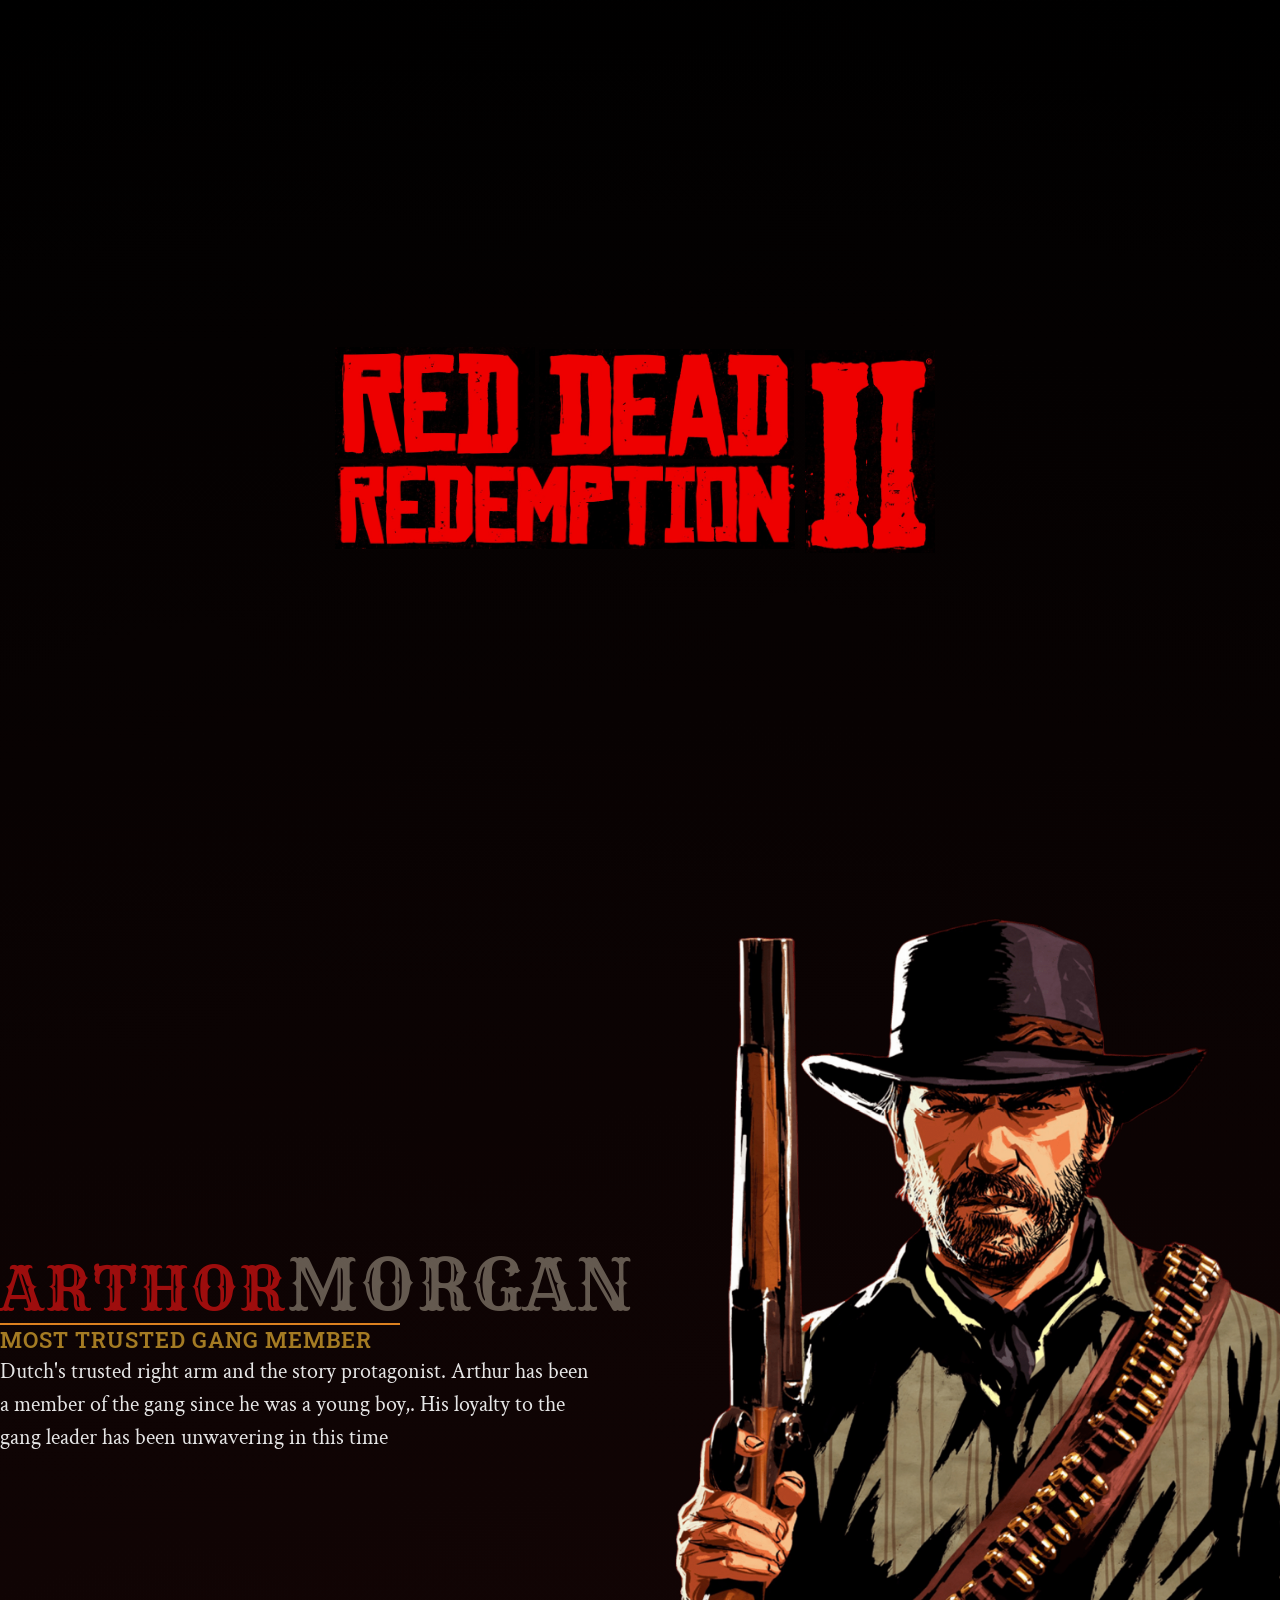
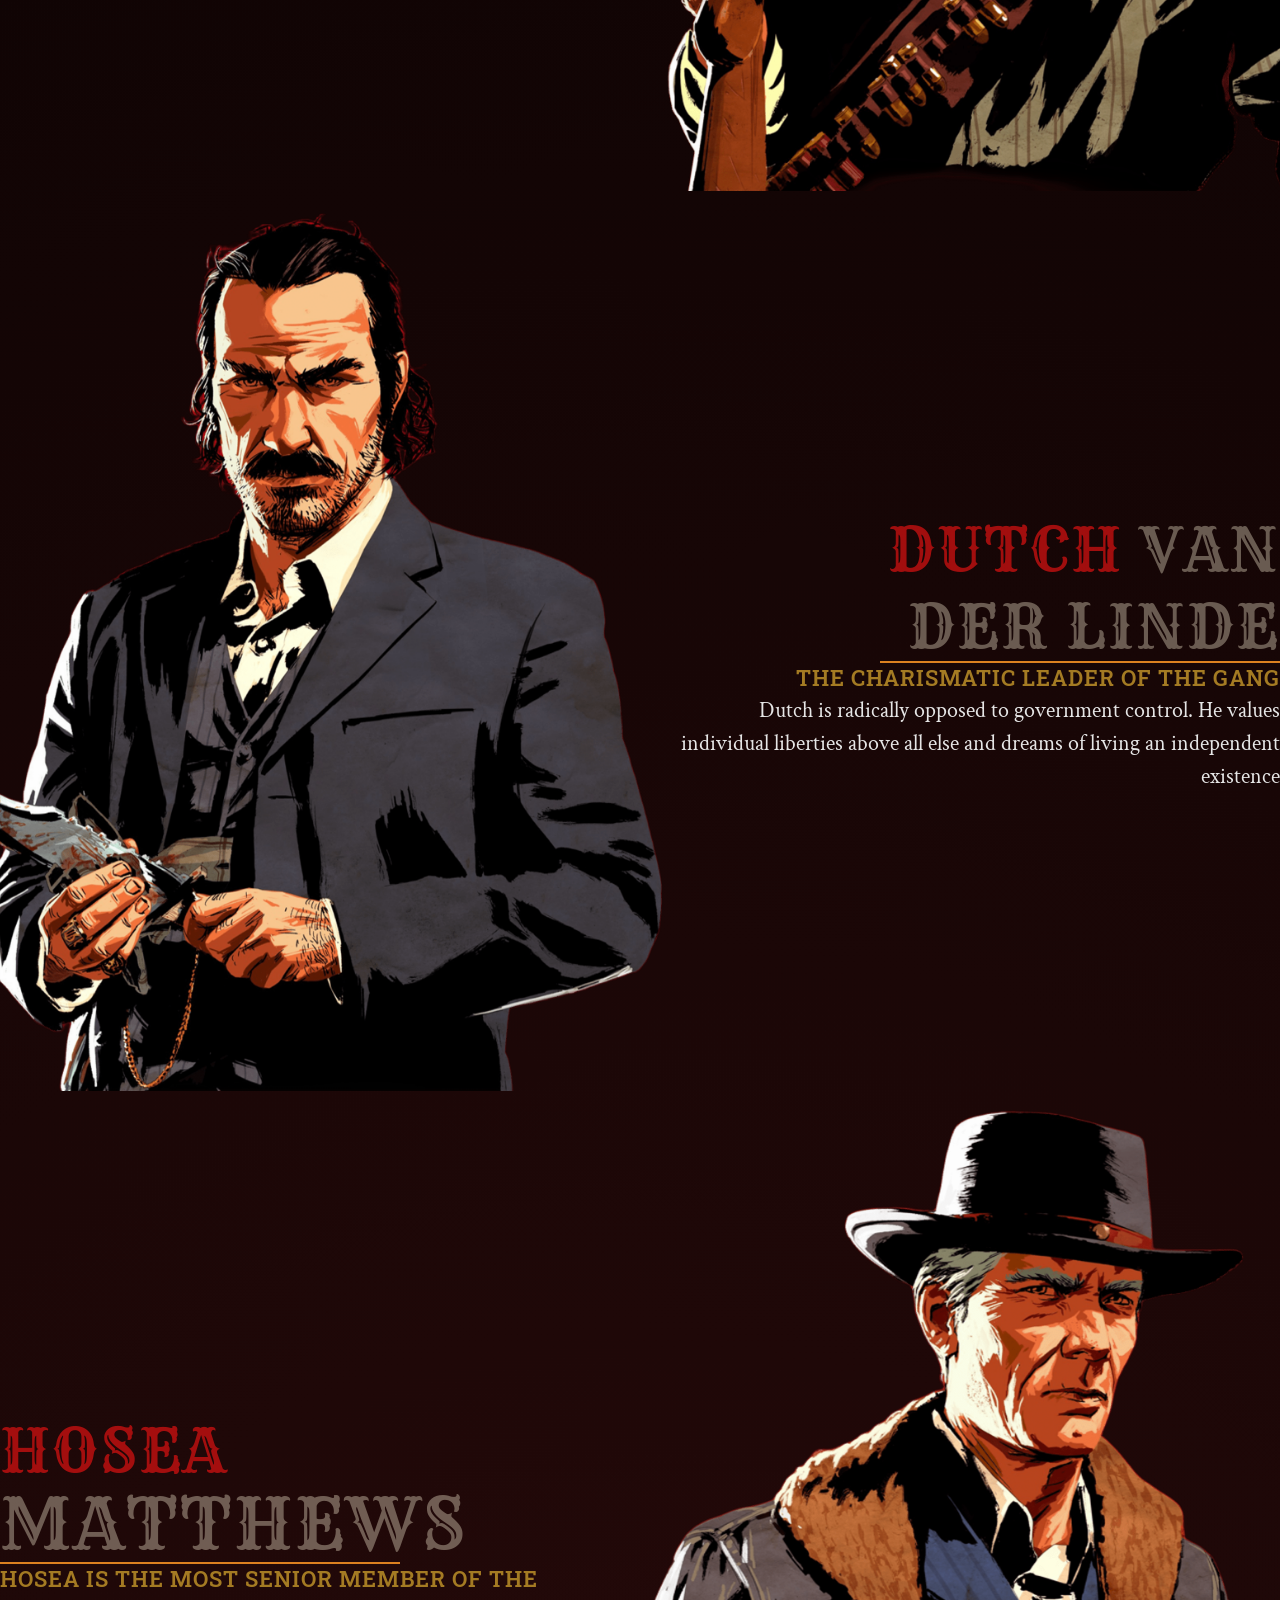
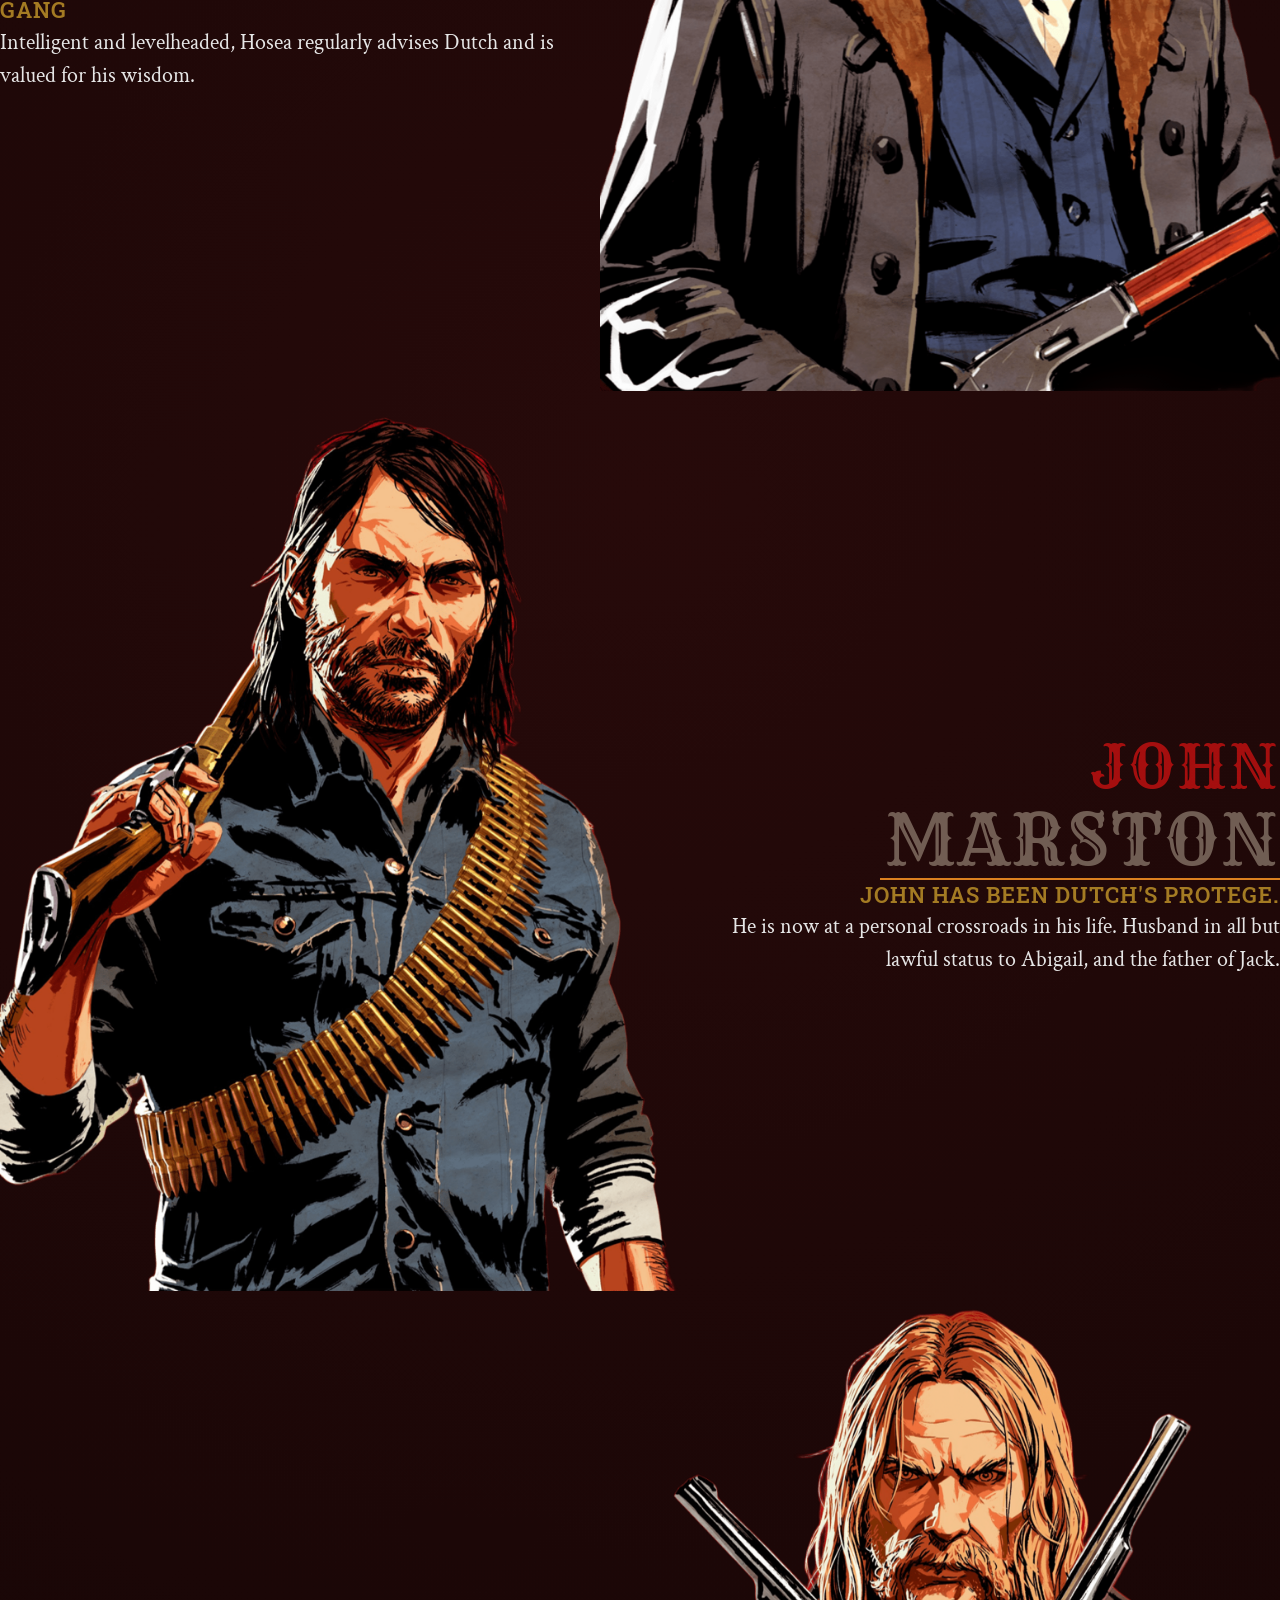
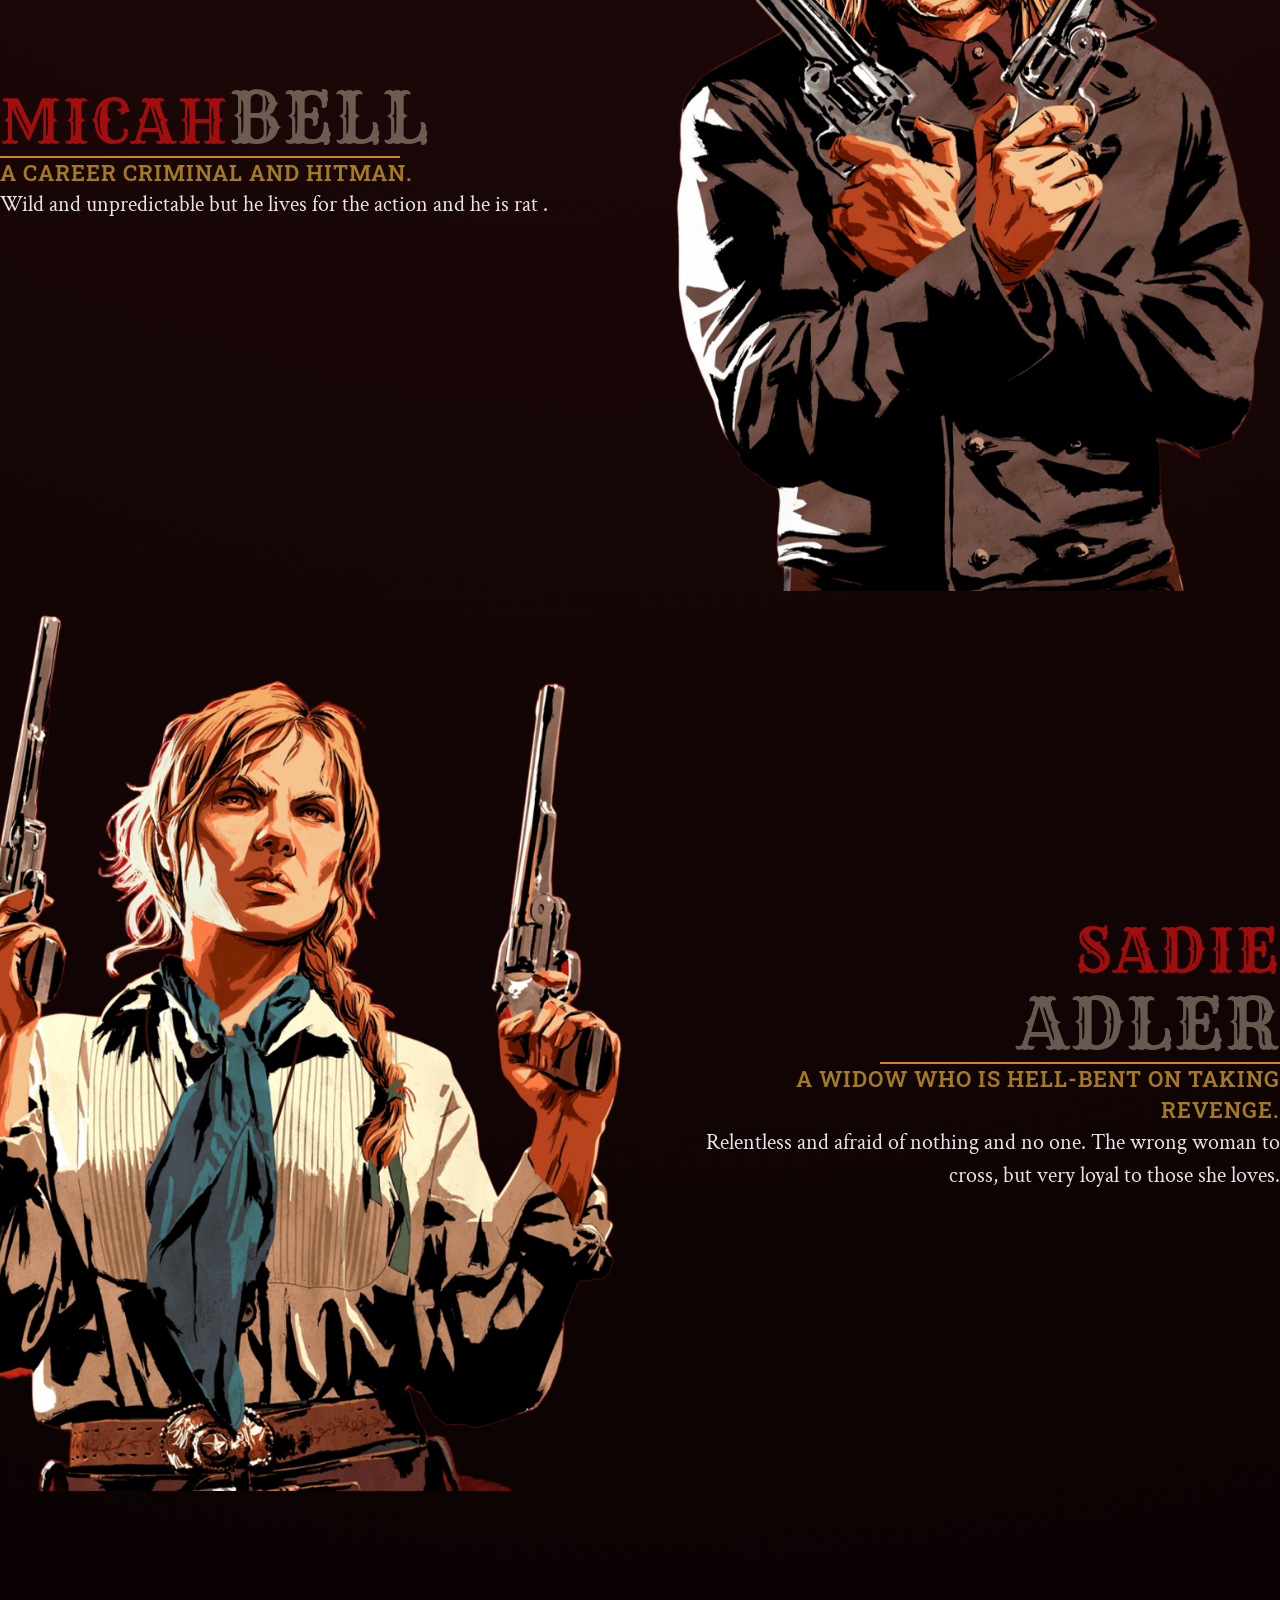
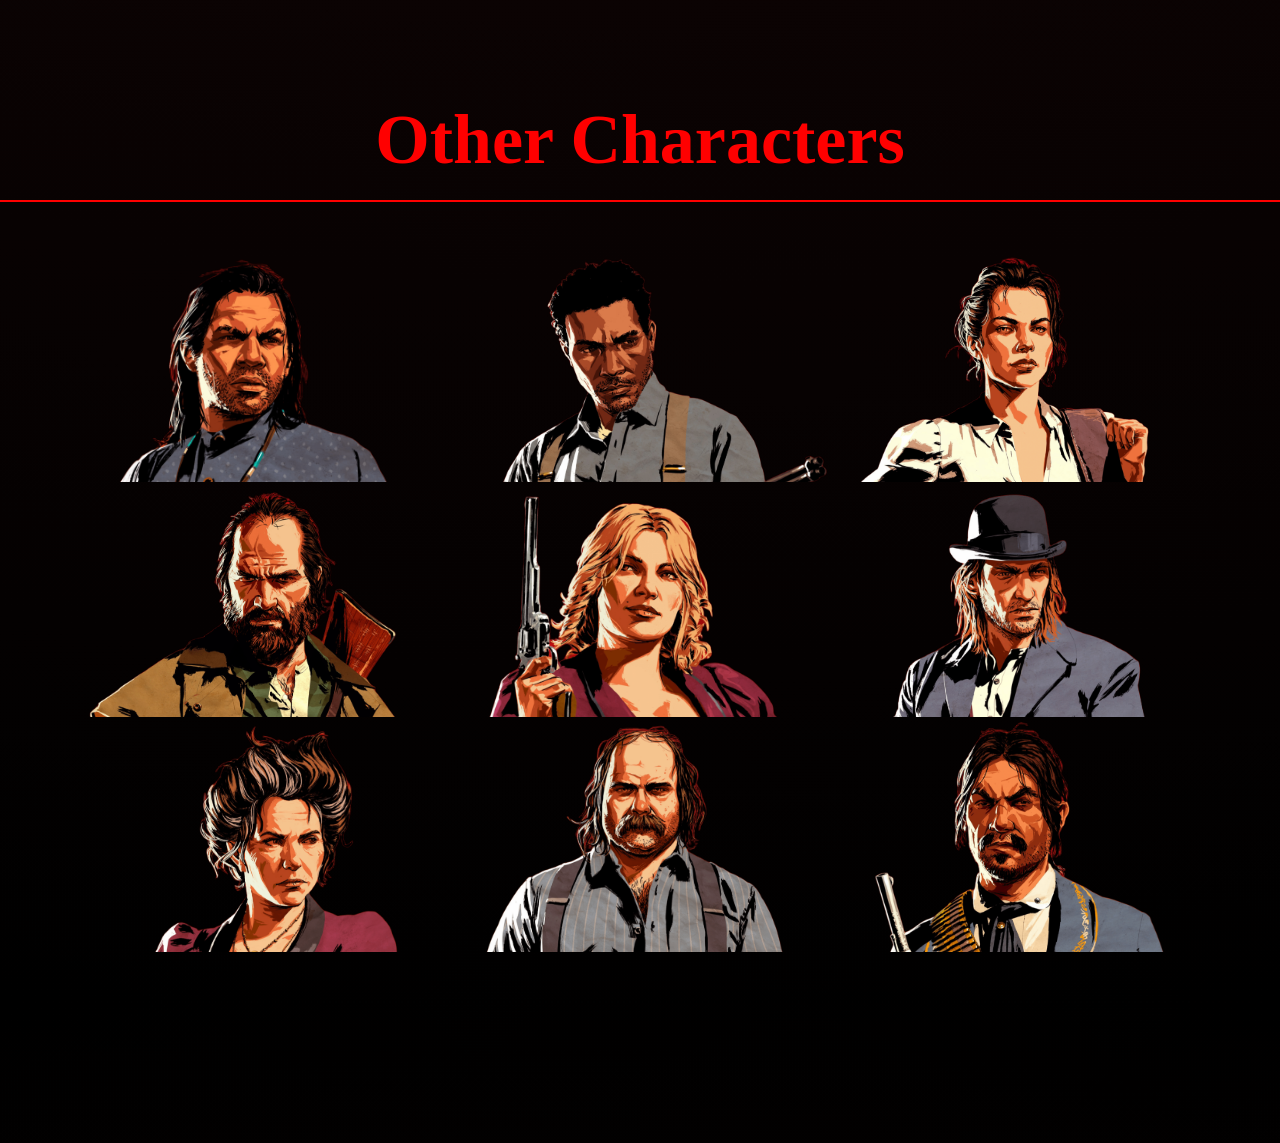
==== main.html @ cb21076c "First commit" ====
<!DOCTYPE html>
<html lang="en">
<head>
    <meta charset="UTF-8">
    <meta name="viewport" content="width=device-width, initial-scale=1.0">
    <title>Document</title>
    <link rel="stylesheet" href="main.css">
</head>
<body>
    <div class="intro">
        <div class="gamename">
            <div class="red-dead">
                <img src="Images/red.jpg" alt="" id="red">
                <img src="Images/dead.jpg" alt="" id="dead">

            </div>
            <div class="redemption">
                <img src="Images/redemption.jpg" alt="" id="redemption">
            </div>
        </div>
        <div class="number">
            <img src="Images/two.jpg" alt="" id="two">
        </div>
    </div>
    <div class="container" id="right">
        <div class="info">
            <div class="name">
                <span class="highlighted">Arthor</span>morgan
            </div>
            <div class="about">
                Most trusted gang member
            </div>
            <div class="bio">
                Dutch's trusted right arm and the story protagonist. Arthur has been a member of the gang since he was a young boy,. His loyalty to the gang leader has been unwavering in this time
            </div>

        </div>
        <div class="photo">
            <img src="removed/rdr2_arthur_morgan.png" alt="" id="image">

        </div>
    </div>
    <div class="container alt" id="left">
        <div class="info">
            <div class="name" id="dutch_name">
                <span id="dutch"><span class="highlighted">Dutch</span> van der Linde</span>
            </div>
            <div class="about">
                The charismatic leader of the gang
            </div>
            <div class="bio">
                Dutch is radically opposed to government control. He values individual liberties above all else and dreams of living an independent existence
            </div>

        </div>
        <div class="photo">
            <img src="removed/rdr2_dutch.png" alt="" id="image">
        </div>
    </div>
    <div class="container" id="right">
        <div class="info">
            <div class="name">
                <span class="highlighted">hosea</span> matthews
            </div>
            <div class="about">
                Hosea is the most senior member of the gang 
            </div>
            <div class="bio">
                Intelligent and levelheaded, Hosea regularly advises Dutch and is valued for his wisdom. 
            </div>
        </div>
        <div class="photo">
            <img src="removed/rdr2_hosea.png" alt="" id="image">
        </div>
    </div>
    <div class="container alt" id="left">
        <div class="info">
            <div class="name">
                <span class="highlighted">john</span> marston
            </div>
            <div class="about">
                John has been Dutch's protege.
            </div>
            <div class="bio">
                He is now at a personal crossroads in his life. Husband in all but lawful status to Abigail, and the father of Jack.
            </div>
        </div>
        <div class="photo">
            <img src="removed/rdr2_john_marston.png" alt="" id="image">
        </div>
    </div>
    <div class="container" id="right">
        <div class="info">
            <div class="name">
                <span class="highlighted">micah</span>bell
            </div>
            <div class="about">
                A career criminal and hitman.
            </div>
            <div class="bio">
                 Wild and unpredictable but he lives for the action and he is rat .
            </div>
        </div>
        <div class="photo">
            <img src="removed/rdr2_micah.png" alt="" id="image">
        </div>
    </div>
    <div class="container alt" id="left">
        <div class="info">
            <div class="name">
                <span class="highlighted">sadie</span> adler 
            </div>
            <div class="about">
                A widow who is hell-bent on taking revenge.
            </div>
            <div class="bio">
                Relentless and afraid of nothing and no one. The wrong woman to cross, but very loyal to those she loves.
            </div>
        </div>
        <div class="photo">
            <img src="removed/rdr2_sadie.png" alt="" id="image">
        </div>
    </div>
    <div class="othercharacters"> Other Characters</div>
    <div class="grid">
        <div class="smallbox"><img src="removed/rdr2_charles.png" alt="" class="smallimg"> <div class="smallname">Charles Smith</div></div>
        <div class="smallbox"><img src="removed/rdr2_lenny.png" alt="" class="smallimg"><div class="smallname">Lenny Summers</div></div>
        <div class="smallbox"><img src="removed/rdr2_abigail.png" alt="" class="smallimg"><div class="smallname">Abigail Roberts</div></div>
        <div class="smallbox"><img src="removed/rdr2_bill.png" alt="" class="smallimg"><div class="smallname">Bill Williamson</div></div>
        <div class="smallbox"><img src="removed/rdr2_karen.png" alt="" class="smallimg" ><div class="smallname">Karen Jones</div></div>
        <div class="smallbox"><img src="removed/rdr2_sean.png" alt="" class="smallimg"><div class="smallname">Sean Macguire</div></div>
        <div class="smallbox"><img src="removed/rdr2_susan.png" alt="" class="smallimg"><div class="smallname">Susan Grimshaw</div></div> 
        <div class="smallbox"><img src="removed/rdr2_pearson.png" alt="" class="smallimg"><div class="smallname">Pearson</div></div>
        <div class="smallbox"><img src="removed/rdr2_javier.png" alt="" class="smallimg"><div class="smallname">Javier Escuella</div></div>
    </div>
</body>
</html>
---- main.css ----
@import url('https://fonts.googleapis.com/css2?family=Crimson+Text:ital,wght@0,400;0,700&family=Roboto+Slab:wght@600&family=Rye&display=swap');



body {
    margin: 0;
    background-image: radial-gradient(circle, #270a0a , #000000 );
    display: flex;
    flex-direction: column;
    justify-content: center;
    align-items: center;
    padding: 0;
    margin: 0;

}
.intro {
    width: 100%;
    height: 100vh;
    display: flex;
    justify-content: center;
    align-items: center;
    
}
.red-dead {
    width: max-content;
    height: max-content;

}

.redemption {
    width: max-content;
    height: max-content;   
}


.number {
    width: 150px;
    height: 200px;
}
#red {
    width: 200px;
    animation: fromleft;
    animation-duration: 2s ;
}
#dead {
    width: 255px;
    animation: fromup;
    animation-duration: 2s  ;
}
#redemption {
    width: 460px;
    animation: fromdown;
    animation-duration: 2s;
}
#two {
    margin-left: 10px;
    width: 130px;
    animation: fromright;
    animation-duration: 5s;
}
@keyframes fromright {
    from {
        transform: translateX(500px);
        scale: 2;

    }
    to {
        transform: translateX(0);
        scale: 1;
    }
}
@keyframes fromleft {
    from {
        transform: translateX(-500px);
        scale: 2;

    }
    to {
        transform: translateX(0);
        scale: 1;
    }
}
@keyframes fromup {
    from {
        transform: translateY(-500px);
        scale: 2;

    }
    to {
        transform: translateY(0);
        scale: 1;
    }
}
@keyframes fromdown {
    from {
        transform: translateY(500px);
        scale: 2;

    }
    to {
        transform: translateY(0);
        scale: 1;
    }
}

.container {
    width: 100%;
    height: 100vh;
    display: flex;
    justify-content: space-between;
    align-items: center;
    olor: green;
    

}
.info {
    width: 40%;
    min-width: 600px;
    height: 600px;
    display: flex;
    flex-direction: column;
    justify-content: center;   
}
.name {
    width: 400px;
    height: max-content;
    line-height: 1.1;
    letter-spacing: 2px;
    font-size: 70px;
    font-family: 'Rye', cursive;
    text-transform: uppercase;
    color: rgb(0, 0, 0);
    border-bottom: 2px solid rgb(220, 129, 32);
}
.name span {
    font-size: 60px;
}

.about {
    color: rgba(109, 116, 123, 0.856);
    font-family:'Roboto Slab', serif;
    font-size: 22px;
    font-weight: 600;
    line-height: 1.4;
    letter-spacing: 1px;
    text-transform: uppercase;
    
}
.bio {

    color: rgba(179, 160, 38, 0.81);
    font-family: 'Crimson Text', serif;
    font-size: 22px;
    line-height: 1.5;
}
.photo {
    width: max-content;
    height: 100vh;
    -color: blue;

}
.photo #image {
    height: 99%;
    animation: zoomin;
    animation-timeline: view();
    animation-range:  entry 0% cover 100vh;

}


@keyframes zoomin {
    from{
        transform: translateX(+100px);
        filter: blur(5px) saturate(0) contrast(4) brightness(.1);
    }
    to {
        transform: translateX(0);
        filter: none;
    }
}
.name {
    color: #f4ebd060;
}

.about {
    color: #a47b23;
}

.bio {
    color: #e6e6e6;
}


.container.alt {
    flex-direction: row-reverse;
    text-align: end;
}
.container.alt .info {
    align-items: end;

}

.container.alt .photo #image {
    animation: zoomin2;
    animation-timeline: view();
    animation-range:  entry 0% cover 100vh;
}
@keyframes zoomin2 {
    from{
        transform: translateX(-100px);
        filter: blur(5px) saturate(0) contrast(1) brightness(.1);

    }
    to {
        transform: translateX(0);
        filter: none;
    }
}
.highlighted {
    color: rgba(242, 19, 19, 0.633);
}
.othercharacters {
    margin-top: 200px;
    width: 100%;
    height: 100px;
    text-align: center;
    font-size: 70px;
    font-family: 'Times New Roman' ;
    font-weight: 600;
    color: red;
    border-bottom: 2px solid red;
}
.grid {
    height: max-content;
    width: 100%;
    display: flex;
    gap: 5px;
    flex-wrap: wrap;
    justify-content: center;
    padding-bottom: 50px;
    padding-top: 50px;

}
.smallbox {
    width: 380px;
    height: 230px;
    position: relative;
    z-index: 9;
    clip-path: inset(0 0 0 0);
    transition: z-index 1.15s step-end, clip-path 1.15s ease;
   
}
.smallbox:hover{
    clip-path: inset(-200px 0 0 0);
    z-index: 10;
    transition: z-index 0s, clip-path 0s;
}
.smallimg {
    width: 100%; 
    transition: transform 1.15s ease;
    display: block;
}


.smallbox:hover .smallimg{
    transform: translateY(-50px) ;
}
.smallname {
    z-index: 8;
    font-size: 35px;
    position: absolute;
    color: #b80000b6;
    top: 250px;
    left: 90px;
    transition: transform 1.15s ease;

    font-weight: 900; 
    letter-spacing: 1px;

    -webkit-text-stroke: 1.5px #000000;

    text-shadow: 
        3px 3px 5px rgba(0, 0, 0, 0.9),
        0px 0px 15px rgba(0, 0, 0, 0.7);

}
.smallbox:hover .smallname {
     transform: translateY(-70px) scale(1); 
}
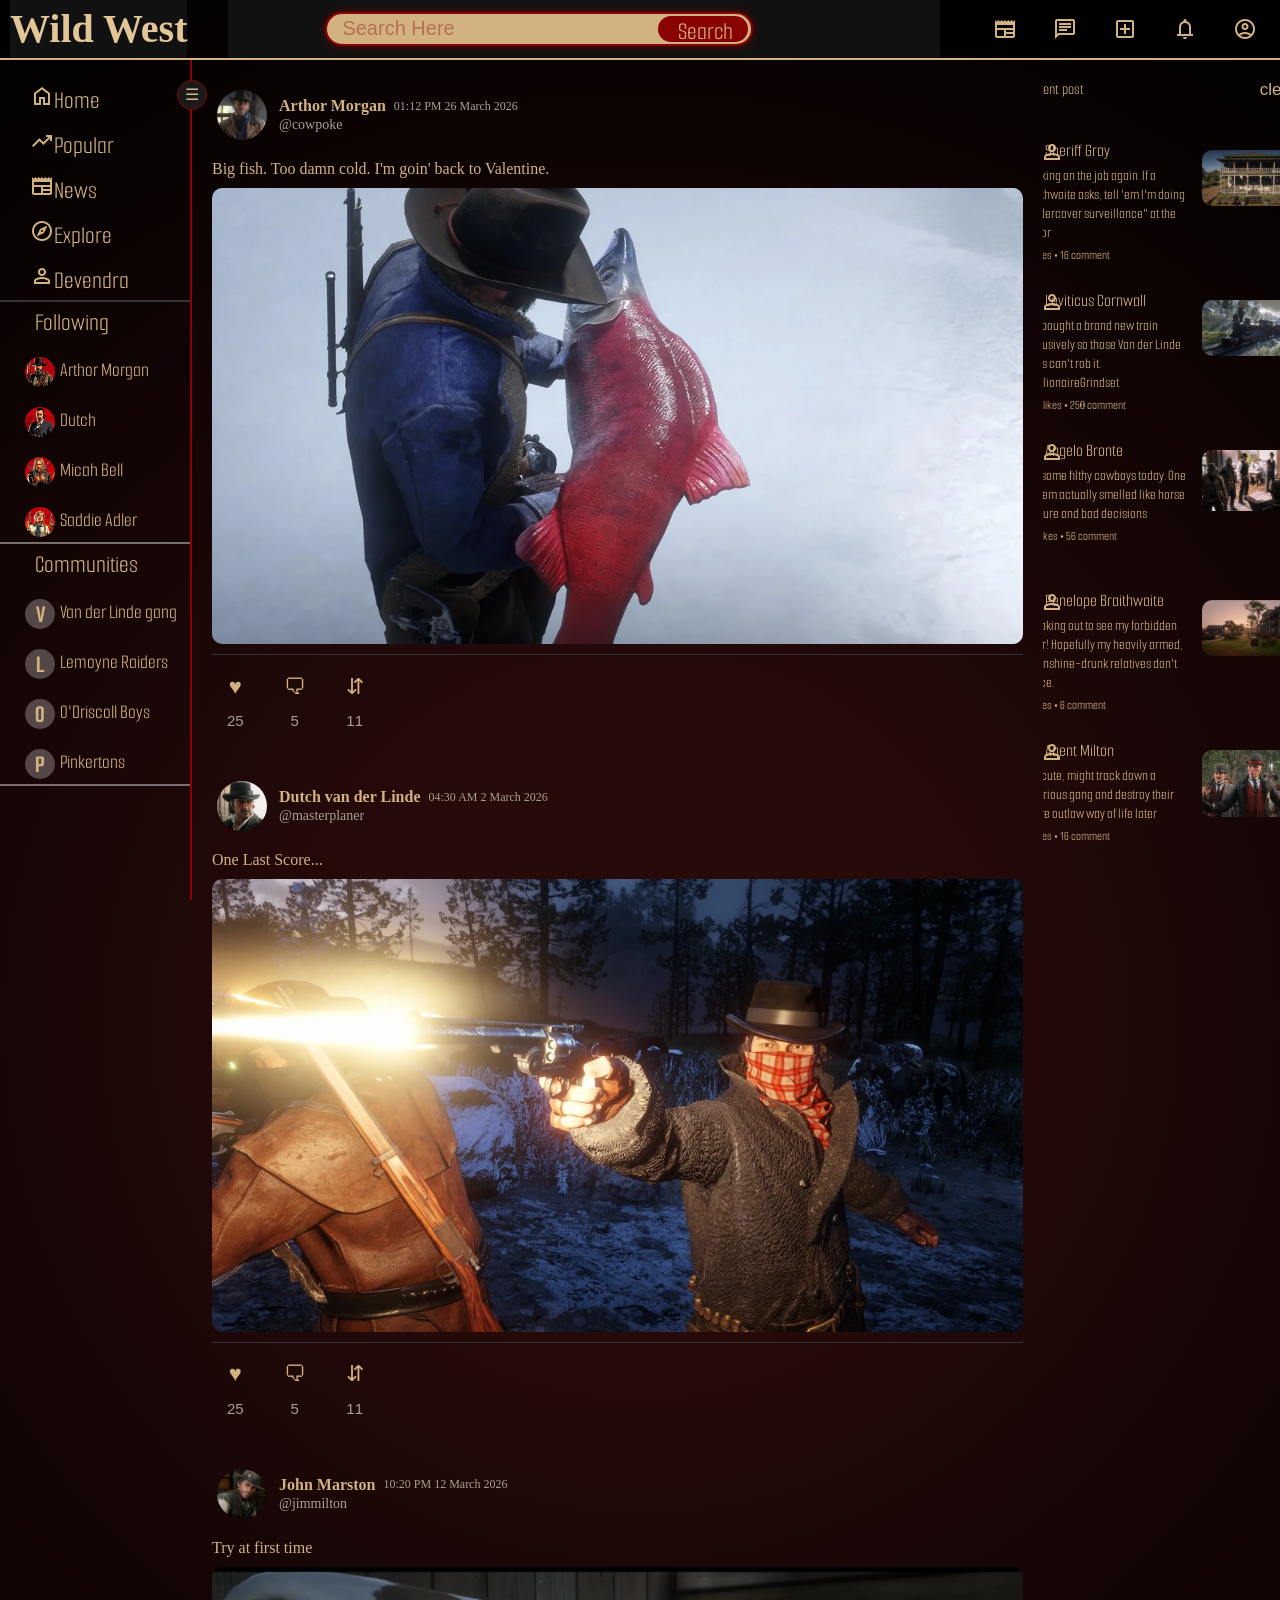
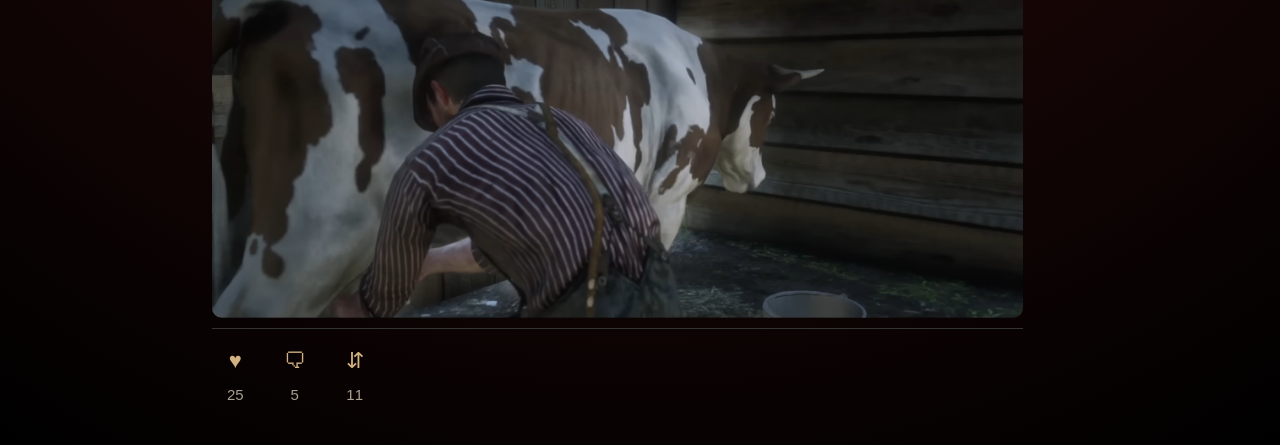
==== commit aba6e904: "updated pages, removed unused files, improved layout" ====
--- a/main.html
+++ b/main.html
@@ -4,134 +4,260 @@
     <meta charset="UTF-8">
     <meta name="viewport" content="width=device-width, initial-scale=1.0">
     <title>Document</title>
-    <link rel="stylesheet" href="main.css">
+    <link rel="stylesheet" href="Styles/Theme.css">
+    <link rel="stylesheet" href="Styles/post.css">
+    <link rel="stylesheet" href="https://fonts.googleapis.com/css2?family=Material+Symbols+Outlined:opsz,wght,FILL,GRAD@24,400,0,0" />
 </head>
 <body>
-    <div class="intro">
-        <div class="gamename">
-            <div class="red-dead">
-                <img src="Images/red.jpg" alt="" id="red">
-                <img src="Images/dead.jpg" alt="" id="dead">
-
-            </div>
-            <div class="redemption">
-                <img src="Images/redemption.jpg" alt="" id="redemption">
-            </div>
-        </div>
-        <div class="number">
-            <img src="Images/two.jpg" alt="" id="two">
-        </div>
-    </div>
-    <div class="container" id="right">
-        <div class="info">
-            <div class="name">
-                <span class="highlighted">Arthor</span>morgan
-            </div>
-            <div class="about">
-                Most trusted gang member
-            </div>
-            <div class="bio">
-                Dutch's trusted right arm and the story protagonist. Arthur has been a member of the gang since he was a young boy,. His loyalty to the gang leader has been unwavering in this time
-            </div>
-
-        </div>
-        <div class="photo">
-            <img src="removed/rdr2_arthur_morgan.png" alt="" id="image">
-
-        </div>
-    </div>
-    <div class="container alt" id="left">
-        <div class="info">
-            <div class="name" id="dutch_name">
-                <span id="dutch"><span class="highlighted">Dutch</span> van der Linde</span>
-            </div>
-            <div class="about">
-                The charismatic leader of the gang
-            </div>
-            <div class="bio">
-                Dutch is radically opposed to government control. He values individual liberties above all else and dreams of living an independent existence
-            </div>
-
-        </div>
-        <div class="photo">
-            <img src="removed/rdr2_dutch.png" alt="" id="image">
-        </div>
-    </div>
-    <div class="container" id="right">
-        <div class="info">
-            <div class="name">
-                <span class="highlighted">hosea</span> matthews
-            </div>
-            <div class="about">
-                Hosea is the most senior member of the gang 
-            </div>
-            <div class="bio">
-                Intelligent and levelheaded, Hosea regularly advises Dutch and is valued for his wisdom. 
-            </div>
-        </div>
-        <div class="photo">
-            <img src="removed/rdr2_hosea.png" alt="" id="image">
-        </div>
-    </div>
-    <div class="container alt" id="left">
-        <div class="info">
-            <div class="name">
-                <span class="highlighted">john</span> marston
-            </div>
-            <div class="about">
-                John has been Dutch's protege.
-            </div>
-            <div class="bio">
-                He is now at a personal crossroads in his life. Husband in all but lawful status to Abigail, and the father of Jack.
-            </div>
-        </div>
-        <div class="photo">
-            <img src="removed/rdr2_john_marston.png" alt="" id="image">
-        </div>
-    </div>
-    <div class="container" id="right">
-        <div class="info">
-            <div class="name">
-                <span class="highlighted">micah</span>bell
-            </div>
-            <div class="about">
-                A career criminal and hitman.
-            </div>
-            <div class="bio">
-                 Wild and unpredictable but he lives for the action and he is rat .
-            </div>
-        </div>
-        <div class="photo">
-            <img src="removed/rdr2_micah.png" alt="" id="image">
-        </div>
-    </div>
-    <div class="container alt" id="left">
-        <div class="info">
-            <div class="name">
-                <span class="highlighted">sadie</span> adler 
-            </div>
-            <div class="about">
-                A widow who is hell-bent on taking revenge.
-            </div>
-            <div class="bio">
-                Relentless and afraid of nothing and no one. The wrong woman to cross, but very loyal to those she loves.
-            </div>
-        </div>
-        <div class="photo">
-            <img src="removed/rdr2_sadie.png" alt="" id="image">
-        </div>
-    </div>
-    <div class="othercharacters"> Other Characters</div>
-    <div class="grid">
-        <div class="smallbox"><img src="removed/rdr2_charles.png" alt="" class="smallimg"> <div class="smallname">Charles Smith</div></div>
-        <div class="smallbox"><img src="removed/rdr2_lenny.png" alt="" class="smallimg"><div class="smallname">Lenny Summers</div></div>
-        <div class="smallbox"><img src="removed/rdr2_abigail.png" alt="" class="smallimg"><div class="smallname">Abigail Roberts</div></div>
-        <div class="smallbox"><img src="removed/rdr2_bill.png" alt="" class="smallimg"><div class="smallname">Bill Williamson</div></div>
-        <div class="smallbox"><img src="removed/rdr2_karen.png" alt="" class="smallimg" ><div class="smallname">Karen Jones</div></div>
-        <div class="smallbox"><img src="removed/rdr2_sean.png" alt="" class="smallimg"><div class="smallname">Sean Macguire</div></div>
-        <div class="smallbox"><img src="removed/rdr2_susan.png" alt="" class="smallimg"><div class="smallname">Susan Grimshaw</div></div> 
-        <div class="smallbox"><img src="removed/rdr2_pearson.png" alt="" class="smallimg"><div class="smallname">Pearson</div></div>
-        <div class="smallbox"><img src="removed/rdr2_javier.png" alt="" class="smallimg"><div class="smallname">Javier Escuella</div></div>
-    </div>
+    <div class="header">
+        <div class="logo">
+           <h1>Wild West</h1>
+        </div>
+        <div class="search">
+            <input type="text" id="searchbar" placeholder="Search Here">
+            <button id="searchbutton">Search</button>
+        </div>
+        <div class="icons">
+            <button class="icon-btn">
+                <span class="material-symbols-outlined">newspaper</span>
+            </button>
+
+            <button class="icon-btn" id="chatbutton">
+                <span class="material-symbols-outlined">chat</span>
+            </button>
+
+            <button class="create-btn">
+                <span class="material-symbols-outlined">add_box</span>
+            </button>
+
+            <button class="icon-btn">
+                <span class="material-symbols-outlined">notifications</span>
+            </button>
+
+            <button class="profile-icon">
+                <span class="material-symbols-outlined">account_circle</span>
+                <div class="online-dot"></div>
+            </button>
+        </div>
+    </div>
+    <div class="other">
+    <div id="leftbar">
+        <div class="buttons">
+            <button><span class="material-symbols-outlined">home</span><p>Home</p> </button>
+            <button><span class="material-symbols-outlined">trending_up</span><p>Popular</p> </button>
+            <button><span class="material-symbols-outlined">newspaper</span><p>News</p> </button>
+            <button><span class="material-symbols-outlined">explore</span><p>Explore</p> </button>
+            <button><span class="material-symbols-outlined">person</span><p>Devendra</p> </button>
+        </div>
+        <div class="followpf">
+            <button id="followingbutton"><p>Following</p></button>
+            <div  class="kuchbhi" id="followinglist">
+                <div class="profile">
+                    <div class="justimage"><img src="Images/AM.jpg" alt=""></div>  
+                    <p>Arthor Morgan</p>
+                </div>
+                <div class="profile">
+                    <div class="justimage"><img src="Images/DVNL.jpg" alt=""></div>  
+                    <p>Dutch</p>
+                </div>
+                <div class="profile">
+                    <div class="justimage"><img src="Images/MB.jpg" alt=""></div>  
+                    <p>Micah Bell</p>
+                </div>
+                <div class="profile">
+                    <div class="justimage"><img src="Images/SA.jpg" alt=""></div>  
+                    <p>Saddie Adler</p>
+                </div>
+            </div>
+        </div>
+        <div class="followpf">
+            <button id="communitiesbutton"><p>Communities</p></button>
+                <div id="communitieslist">
+                    <div class="profile">
+                        <div class="justimage"><h1>V</h1></div>  
+                        <p>Van der Linde gang</p>
+                    </div>
+                    <div class="profile">
+                        <div class="justimage"><h1>L</h1></div>  
+                        <p>Lemoyne Raiders</p>
+                    </div>
+                    <div class="profile">
+                        <div class="justimage"><h1>O</h1></div>  
+                        <p>O'Driscoll Boys</p>
+                    </div>
+                    <div class="profile">
+                        <div class="justimage"><h1>P</h1></div>  
+                        <p>Pinkertons</p>
+                    </div>                    
+                </div>
+
+        </div>  
+    </div>
+    <button id="resizebutton">&#9776;</button>
+    <div class="postfeed" id="postfeed" >     
+    <div class="movingwindow">
+    <div class="postWindow">
+        <div class="userDetail">
+            <img src="Images/Arthur.webp" alt=""  id="ppf">
+            
+            <div class="userText">
+                <div class="nameRow">
+                    <h3 id="name">Arthor Morgan</h3>
+                    <h4 id="time">01:12 PM 26 March 2026</h4>                     
+                </div>
+                <span id="username">@cowpoke</span>
+            </div>
+        </div>
+           
+        <div class="postCaption">
+            Big fish. Too damn cold. I'm goin' back to Valentine.
+        </div>
+
+        <div class="post">
+            <img src="Images/arthor fishing.webp" alt="">
+        </div>
+        <div class="likes">
+            <div class="pair">
+                <button id="likeBtn">&#9829;</button>
+                <span id="likeCnt">25</span>                
+            </div>
+            <div class="pair">
+                <button id="shareBtn">&#128488;</button>
+                <span id="shareCnt">5</span>
+            </div>
+            <div class="pair">
+                <button id="repostBtn">&#8693</button>
+                <span id="repostCnt">11</span>
+            </div>
+        </div>
+
+    </div>
+    <div class="postWindow">
+        <div class="userDetail">
+            <img src="Images/Dutch.jpg" alt=""  id="ppf">
+            
+            <div class="userText">
+                <div class="nameRow">
+                    <h3 id="name">Dutch van der Linde</h3>
+                    <h4 id="time">04:30 AM 2 March 2026</h4>                     
+                </div>
+                <span id="username">@masterplaner</span>
+            </div>
+        </div>
+           
+        <div class="postCaption">
+            One Last Score...
+        </div>
+
+        <div class="post">
+            <img src="Images/Dutch_Shooting.webp" alt="">
+        </div>
+        <div class="likes">
+            <div class="pair">
+                <button id="likeBtn">&#9829;</button>
+                <span id="likeCnt">25</span>                
+            </div>
+            <div class="pair">
+                <button id="shareBtn">&#128488;</button>
+                <span id="shareCnt">5</span>
+            </div>
+            <div class="pair">
+                <button id="repostBtn">&#8693</button>
+                <span id="repostCnt">11</span>
+            </div>
+        </div>
+
+    </div>
+    <div class="postWindow">
+        <div class="userDetail">
+            <img src="Images/John1907New.webp" alt=""  id="ppf">
+            
+            <div class="userText">
+                <div class="nameRow">
+                    <h3 id="name">John Marston</h3>
+                    <h4 id="time">10:20 PM 12 March 2026</h4>                     
+                </div>
+                <span id="username">@jimmilton</span>
+            </div>
+        </div>
+           
+        <div class="postCaption">
+            Try at first time 
+        </div>
+
+        <div class="post">
+            <img src="Images/Screenshot 2026-03-27 013551.png" alt="">
+        </div>
+        <div class="likes">
+            <div class="pair">
+                <button id="likeBtn">&#9829;</button>
+                <span id="likeCnt">25</span>                
+            </div>
+            <div class="pair">
+                <button id="shareBtn">&#128488;</button>
+                <span id="shareCnt">5</span>
+            </div>
+            <div class="pair">
+                <button id="repostBtn">&#8693</button>
+                <span id="repostCnt">11</span>
+            </div>
+        </div>
+
+    </div>
+        </div>
+
+    </div>
+    <div class="recent">
+        <div id="movingpart">
+            <div id="onlyheadline">
+                <span>recent post</span> 
+                <button id = "clearbutton">clear</button>
+            </div>
+            <div class="recentpost">
+                <div class="otherthanimage">
+                <div class="recentname"><span class="material-symbols-outlined">person</span> &nbsp;Sheriff Gray</div>
+                <div class="recentcaption">Drinking on the job again. If a Braithwaite asks, tell 'em I'm doing "undercover surveillance" at the parlor</div>
+                <div class="commentandall"> 14 likes &#8226; 16 comment </div>
+                </div>
+                <div class="recentimage"><img src="Images/greypalour.webp" alt=""></div>
+            </div>
+            <div class="recentpost">
+                <div class="otherthanimage">
+                <div class="recentname"><span class="material-symbols-outlined">person</span>&nbsp;Leviticus Cornwall</div>
+                <div class="recentcaption">Just bought a brand new train exclusively so those Van der Linde pests can't rob it. #BillionaireGrindset</div>
+                <div class="commentandall"> 1569 likes &#8226; 250 comment </div>
+                </div>
+                <div class="recentimage"><img src="Images/train.webp" alt=""></div>
+            </div>
+            <div class="recentpost">
+                <div class="otherthanimage">
+                <div class="recentname"><span class="material-symbols-outlined">person</span> &nbsp;Angelo Bronte</div>
+                <div class="recentcaption">Met some filthy cowboys today. One of them actually smelled like horse manure and bad decisions</div>
+                <div class="commentandall"> 963 likes &#8226; 56 comment </div>
+                </div>
+                <div class="recentimage"><img src="Images/atalngloplace1.jpg" alt=""></div>
+            </div>
+             <div class="recentpost">
+                <div class="otherthanimage">
+                <div class="recentname"><span class="material-symbols-outlined">person</span> &nbsp;Penelope Braithwaite</div>
+                <div class="recentcaption">Sneaking out to see my forbidden lover! Hopefully my heavily armed, moonshine-drunk relatives don't notice.</div>
+                <div class="commentandall"> 19 likes &#8226; 6 comment </div>
+                </div>
+                <div class="recentimage"><img src="Images/braithwaitemanor.webp" alt=""></div>
+            </div>
+             <div class="recentpost">
+                <div class="otherthanimage">
+                <div class="recentname"><span class="material-symbols-outlined">person</span> &nbsp;Agent Milton</div>
+                <div class="recentcaption">Felt cute, might track down a notorious gang and destroy their entire outlaw way of life later</div>
+                <div class="commentandall"> 14 likes &#8226; 16 comment </div>
+                </div>
+                <div class="recentimage"><img src="Images/agentmilton1.jpg" alt=""></div>
+            </div>
+        </div>
+    </div>
+    </div>
+    <script src="Javascript/script.js"></script>
+    <script src="Javascript/post.js"></script>
+
 </body>
 </html>
--- a/Styles/Theme.css
+++ b/Styles/Theme.css
@@ -0,0 +1,368 @@
+@import url('https://fonts.googleapis.com/css2?family=Smooch+Sans:wght@100..900&display=swap');
+* {
+    margin: 0;
+    padding: 0;
+    box-sizing: border-box;
+
+}
+body {
+    background-color: #000000;
+    background-image: radial-gradient(circle, #270a0a 25%, #000000 100%);
+
+
+
+}
+p {
+    display: inline;
+}
+.header {
+    width: 100%;
+    height: 60px;
+    top: 0;
+    position: fixed;
+    z-index: 10;
+    display: flex;
+    border-bottom: 2px solid #d1b280;
+
+}
+.logo {
+    width: 228px;
+
+}
+.logo h1 {
+    color: #e3c698;
+    background-color: #111111;
+    width: max-content;
+    height: 100%;
+    border-radius: 0;
+    font-size: 40px;
+    margin-left: 10px;
+    padding-top: 5px;
+    font-family: 'Times New Roman', Times, serif;
+}
+.search {
+    background-color: #111111;
+    flex: 1;
+    display: flex;
+    align-items: center;
+    justify-content: center;
+
+}
+.icons {
+    width: 340px;
+    display: flex;
+    align-items: center;
+    justify-content: flex-end;
+    gap: 20px;
+    padding-right: 15px;
+    background-color: #000000;
+
+
+}
+.icons button {
+    background-color: #000000;
+    padding: 0;
+    width: 40px;
+    height: 40px;
+    margin: 0;
+    text-align: center;
+    border-radius: 25px;
+    display: flex;
+    align-items: center;
+    justify-content: center;
+}
+.icons button:hover {
+    background-color: #8a0303;
+}
+
+#searchbar {
+    position: relative;
+    width: 60%;
+    height: 60%;
+    background-color: #d1b280;
+    border: 2px solid #8a0303;
+    border-radius: 20px;
+    box-shadow: 0 0 10px #8a0303a6;
+    color: #8a0303;
+    padding-left: 15px;
+    font-size: 20px;
+    min-width: 100px;
+}
+#searchbar::placeholder {
+    color: #8a030360;
+}
+.search button {
+    position: relative;
+    top: 0px;
+    left: -95px;
+    width: 90px;
+    height: 46%;
+    border-radius: 50px;
+    background-color: #8a0303;
+    padding-left: 20px;
+}
+.search button:hover {
+    color: #e3c698;
+}
+
+
+
+
+
+
+
+
+
+
+
+
+
+
+
+.other {
+    display: flex;
+    margin-top: 60px;
+    width: 100%;
+
+}
+#leftbar {
+    width: 15%;
+    position: fixed;
+    left: 0;
+    z-index: 5;
+    top: 60px;
+    height: calc(100vh - 60px);
+    overflow-y: auto;
+    border-right: 2px solid #8a0303;
+
+}
+
+
+
+#leftbar::-webkit-scrollbar {
+    display: none;
+}
+.postfeed {
+    display: flex;
+    flex-direction: row;
+    padding: 10px;
+    margin-left: 15%;
+    width: 80%;
+    min-height: 100vh;
+    box-sizing: border-box;
+
+}
+.movingwindow {
+    width: 100%;
+}
+
+
+.buttons {
+    height: max-content;
+    display: flex;
+    flex-direction: column;
+    gap: 5px;
+    padding-top: 20px;
+    border-bottom: 2px solid #333;
+}
+
+button {
+    padding-left: 30px;
+    text-align: left;
+    font-family: Smooch Sans;
+    font-size: 25px;
+    color: #d1b280;
+    background-color: transparent;
+    cursor: pointer;
+    border-radius: 10px;
+    height: 40px;
+    border: none;
+}
+button:hover {
+    background-color: #8a0303;
+    color: #fff;
+}
+button:active {
+    background-color: #8a0303;
+    color: #fff;  
+
+}
+.communities {
+    height: 25%;
+    background-color: #270a0a;
+}
+
+
+.followpf {
+    font-family: Smooch Sans;
+    color: #a89f91;
+    display: flex;
+    flex-direction: column;
+    gap: 10PX;
+    height: max-content;
+    font-size: 11px;
+    border-bottom: 2px solid rgba(255, 255, 255, 0.418);
+}
+.profile {
+    display: flex;
+    margin-left: 20px;
+    
+}
+.followpf button {
+    padding-left: 35px;
+
+}
+.profile p {
+    margin-top: 6px;
+    font-size: 20px;
+    width: 100%;
+    height: 30px;
+    color: #d1b280; 
+}
+.justimage {
+    width: 50px;
+    padding: 5px;
+    display: flex;
+}
+.justimage img {
+    width: 30px;
+    height: 30px;
+    object-fit: cover;
+    object-position: top;
+    border-radius: 50%;
+    align-items: center;
+    justify-content: center;
+}
+.kuchbhi {
+    display: flex;
+    flex-direction: column;
+    gap: 10px;
+}
+h1 {
+    text-align: center;
+    background-color: rgb(85, 71, 71);
+    width: 30px;
+    height: 30px;
+    border-radius: 40px;
+    font-size: 25px;
+}
+#resizebutton {
+    position: fixed;
+    top: 80px;
+    left: calc(15% - 15px);
+    
+    width: 30px;
+    height: 30px;
+    border-radius: 50%;
+    
+    background-color: #1a1a1a; 
+    border: 1px solid #8a0303; 
+    color: #d1b280;
+    
+    display: flex;
+    align-items: center;
+    justify-content: center;
+    
+    padding: 0; 
+    font-size: 16px;
+    z-index: 200;
+}
+#resizebutton:hover {
+    background-color: #333; 
+}
+#communitieslist {
+    display: flex;
+    flex-direction: column;
+    gap: 10px;
+}
+.recent {
+    width: 22%;
+
+    padding: 10px;
+    position: sticky;
+    top: 60px;
+    height: calc(100vh - 60px);
+    overflow-y: auto;
+    font-family: Smooch Sans;
+
+}
+.recent::-webkit-scrollbar {
+    display: none;
+}
+#movingpart {
+    width: 100%;
+    height: max-content;
+    display: flex;
+    align-items: center;
+    flex-direction: column;
+    gap: 10px;
+}
+
+#onlyheadline span {
+    position: absolute;
+    left: 15px;
+}
+.recentpost {
+    width: 300px;
+    height: 140px;
+    min-height: 120px;
+    padding-top: 10px;
+    display: flex;
+    background-color: rgba(255, 255, 255, 0.0);
+    border-radius: 12px;
+    overflow: hidden;
+    color: #a89f91;
+}
+#movingpart button {
+    position: absolute;
+    color: #d1b280;
+    background-color: transparent;
+    font-family: Arial, Helvetica, sans-serif;
+    font-size: 17px;
+    top: 0px;
+    right: 15px;
+    padding: 0;
+}
+#onlyheadline {
+    position: relative;
+    background-color: rgba(0, 0, 0, 0);
+    width: 300px;
+    height: 50px;
+    padding-top: 10px;
+    min-height: 50px;
+    color: #d1b280;
+
+}
+.recentname {
+    font-size: 18px;
+    padding-left: 30px;
+}
+.recentname span {
+    left: -10px;
+    position: absolute;
+}
+.recentname .material-symbols-outlined {
+    margin-left: 7px;
+}
+.recentimage {
+    width: 40%;
+    padding: 10px;
+}
+.recentimage img {
+    width: 100px;
+    border-radius: 10px;
+}
+.recentcaption {
+    padding-left: 10px;
+    font-size: 15px;
+}
+.commentandall {
+    padding-left: 10px;
+    font-size: 13px;
+}
+.otherthanimage {
+    display: flex;
+    gap: 5px;
+    flex-direction: column;
+    width: 60%;
+}
--- a/Styles/post.css
+++ b/Styles/post.css
@@ -0,0 +1,128 @@
+*{
+    margin: 0;
+    padding: 0;
+    color: #d1b280;
+}
+.postWindow {
+    display: flex;
+    flex-direction: column;
+    gap: 10px;
+    width: 100%;
+    max-width: 938px;
+    box-sizing: border-box;
+    height: fit-content;
+    padding: 10px;
+    margin-bottom: 10px;
+    color: rgb(255, 255, 255);
+}
+.postWindow.light{
+    background-color: #d1b280;
+    color: #111111;
+    
+}
+
+.userDetail {
+    display: flex;
+    align-items: center;
+    gap: 12px;
+    padding: 10px 5px;
+
+}
+#ppf {
+    width: 50px;
+    height: 50px;
+    border-radius: 50%;
+    object-fit: cover;
+}
+.userText {
+    display: flex;
+    flex-direction: column;
+    justify-content: center;
+}
+.nameRow {
+    display: flex;
+    align-items: center;
+    gap: 8px; 
+}
+#name {
+    font-weight: bold;
+    font-size: 16px;
+}
+#username {
+    font-size: 14px;
+    color: #a89f91;
+    margin-top: 2px;
+}
+
+#time {
+    font-size: 12px;
+    color: #a89f91;
+    font-weight: normal;
+}
+.postCaption {
+    height: fit-content;
+}
+.post {
+    border-radius: 10px;
+    background-color:#1a1a1a;
+    height: fit-content;
+    overflow: hidden;
+}
+.post img {
+    max-width: 100%;
+    height: auto;
+    display: block; 
+}
+.likes {
+    display: flex;
+    height: 10%;
+    gap: 40px;
+    padding: 12px 15px;
+    border-top: 1px solid #333;
+}
+.likes button {
+    background: none;
+    border: none;
+    font-size: 22px;
+    cursor: pointer;
+    color: #d1b280;
+    padding: 0;
+    transition: all 0.2 ease;
+
+}
+.pair {
+    display: flex;
+    flex-direction: column;
+    align-items: center;
+    gap: 5px;
+}
+#likeBtn:hover {
+    color: #8a0303; 
+    transform: scale(1.1); 
+}
+
+#repostBtn:hover {
+    transform: scale(1.1);
+    color: #fff;
+}
+
+#shareBtn:hover {
+    color: #0a8a03;
+    transform: scale(1.1);
+}
+.likes span {
+    font-size: 15px;
+    color: #a89f91;
+    font-family: Arial, Helvetica, sans-serif;
+}
+
+
+
+
+
+#themeChanger {
+    width: 100px;
+    height: 60px;
+    position: absolute;
+    right: 15px ;
+}
